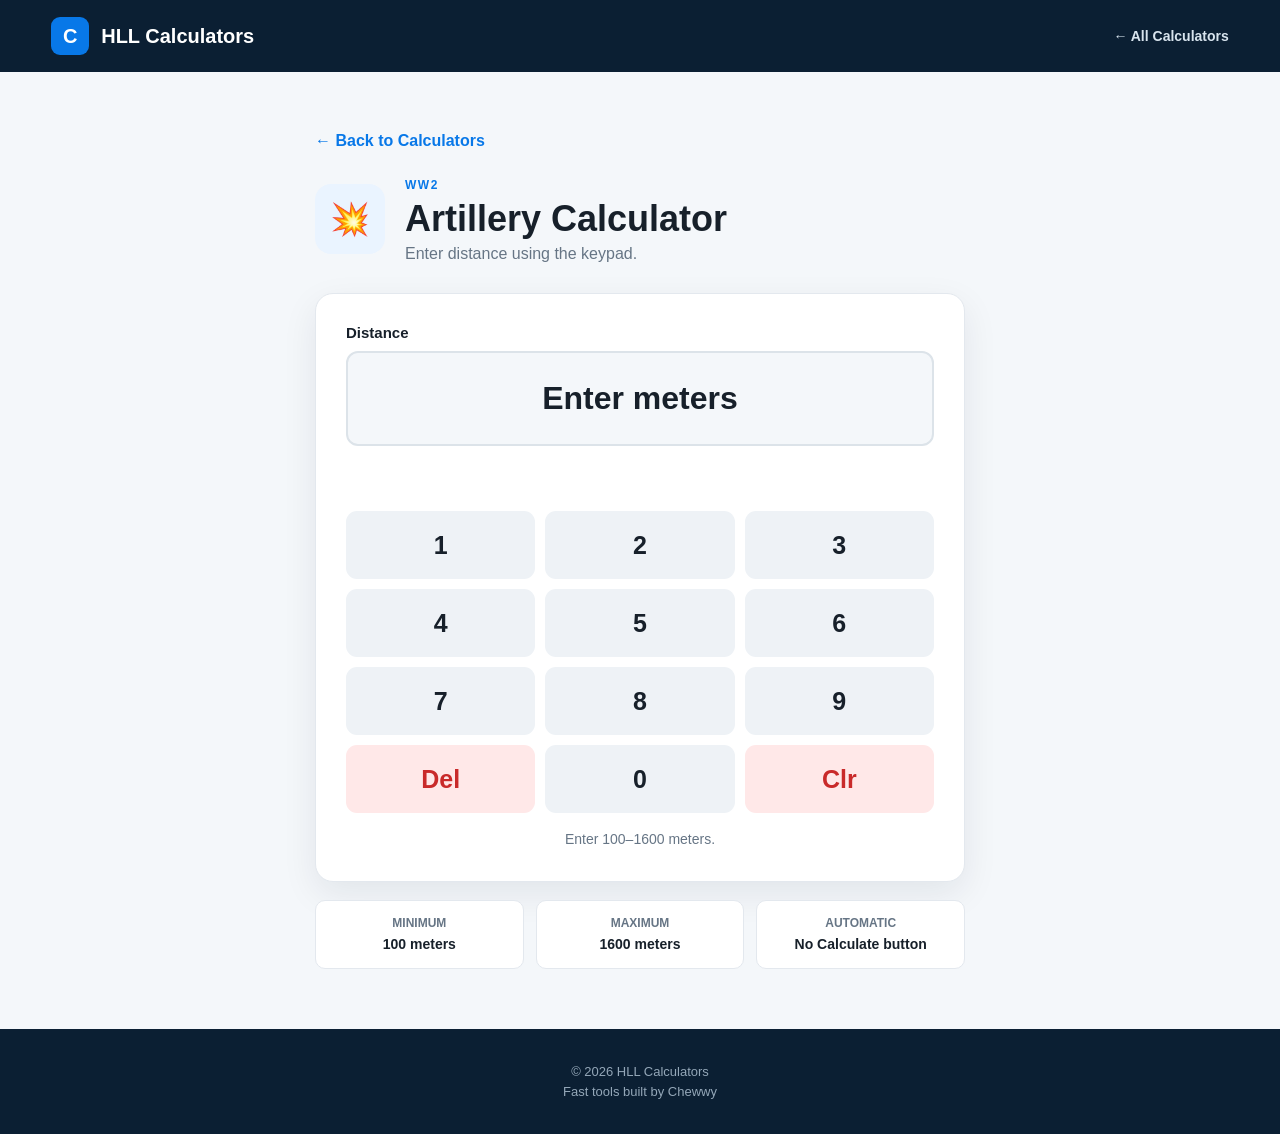
==== calculators/ArtilleryCalculatorKP1.html @ ca7bbf62 "Rename ArtilleryCalculatorKP1 to ArtilleryCalculatorKP1.html" ====
<!DOCTYPE html>
<html lang="en">

<head>

    <meta charset="UTF-8">

    <meta
        name="viewport"
        content="width=device-width, initial-scale=1.0"
    >

    <title>Artillery Calculator | HLL Calculators</title>

    <link
        rel="stylesheet"
        href="../css/style.css"
    >


    <style>

        /* =========================
           MAIN DISPLAY
        ========================= */

        .artillery-display {

            background: #f4f7fa;

            border: 2px solid #dce3e9;

            border-radius: 12px;

            padding: 20px;

            min-height: 95px;

            display: flex;

            align-items: center;

            justify-content: center;

            text-align: center;

            font-size: 32px;

            font-weight: 800;

            color: #17202a;

            margin-bottom: 12px;

        }


        .artillery-display .result-number {

            color: #0878e8;

        }


        /* =========================
           CALCULATION HISTORY
        ========================= */

        .calculation-history {

            min-height: 35px;

            margin-bottom: 18px;

            text-align: center;

            color: #667585;

            font-size: 18px;

            font-weight: bold;

        }


        .calculation-history.active {

            color: #17202a;

        }


        /* =========================
           KEYPAD
        ========================= */

        .keypad {

            display: grid;

            grid-template-columns:
                repeat(3, 1fr);

            gap: 10px;

        }


        .key {

            min-height: 68px;

            border: none;

            border-radius: 11px;

            background: #eef2f6;

            color: #17202a;

            font-size: 25px;

            font-weight: bold;

            cursor: pointer;

            transition: 0.12s;

        }


        .key:hover {

            background: #dce5ed;

        }


        .key:active {

            transform: scale(0.95);

        }


        /* =========================
           DELETE / CLEAR
        ========================= */

        .delete-key {

            background: #ffe8e8;

            color: #c92a2a;

        }


        .delete-key:hover {

            background: #ffd5d5;

        }


        /* =========================
           STATUS
        ========================= */

        .artillery-status {

            margin-top: 18px;

            text-align: center;

            color: #667585;

            font-size: 14px;

            min-height: 20px;

        }


        .artillery-status.error {

            color: #c92a2a;

            font-weight: bold;

        }


        /* =========================
           MOBILE
        ========================= */

        @media (max-width: 600px) {

            .key {

                min-height: 64px;

            }


            .artillery-display {

                font-size: 28px;

            }

        }

    </style>

</head>


<body>


<!-- =========================
     HEADER
========================= -->

<header class="site-header">

    <div class="header-inner">


        <a
            href="../index.html"
            class="logo"
        >

            <span class="logo-icon">
                C
            </span>

            <span>
                HLL Calculators
            </span>

        </a>


        <a
            href="../index.html"
            class="back-link"
        >
            ← All Calculators
        </a>


    </div>

</header>



<!-- =========================
     MAIN
========================= -->

<main class="calculator-page">


    <div class="calculator-container">


        <a
            href="../index.html"
            class="mobile-back"
        >
            ← Back to Calculators
        </a>



        <!-- CALCULATOR TITLE -->

        <div class="calculator-header">


            <div class="large-calculator-icon">
                💥
            </div>


            <div>

                <span class="section-label">
                    WW2
                </span>


                <h1>
                    Artillery Calculator
                </h1>


                <p>
                    Enter distance using the keypad.
                </p>

            </div>


        </div>



        <!-- =========================
             CALCULATOR BOX
        ========================= -->

        <div class="calculator-box">


            <label>
                Distance
            </label>



            <!-- MAIN DISPLAY -->

            <div
                id="display"
                class="artillery-display"
            >
                Enter meters
            </div>



            <!-- HISTORY -->

            <div
                id="calculationHistory"
                class="calculation-history"
            >
            </div>



            <!-- =========================
                 KEYPAD
            ========================= -->

            <div class="keypad">


                <button
                    class="key"
                    onclick="pressKey('1')"
                >
                    1
                </button>


                <button
                    class="key"
                    onclick="pressKey('2')"
                >
                    2
                </button>


                <button
                    class="key"
                    onclick="pressKey('3')"
                >
                    3
                </button>



                <button
                    class="key"
                    onclick="pressKey('4')"
                >
                    4
                </button>


                <button
                    class="key"
                    onclick="pressKey('5')"
                >
                    5
                </button>


                <button
                    class="key"
                    onclick="pressKey('6')"
                >
                    6
                </button>



                <button
                    class="key"
                    onclick="pressKey('7')"
                >
                    7
                </button>


                <button
                    class="key"
                    onclick="pressKey('8')"
                >
                    8
                </button>


                <button
                    class="key"
                    onclick="pressKey('9')"
                >
                    9
                </button>



                <button
                    class="key delete-key"
                    onclick="deleteKey()"
                >
                    Del
                </button>


                <button
                    class="key"
                    onclick="pressKey('0')"
                >
                    0
                </button>


                <button
                    class="key delete-key"
                    onclick="clearAll()"
                >
                    Clr
                </button>


            </div>



            <!-- STATUS -->

            <div
                id="status"
                class="artillery-status"
            >
                Enter 100–1600 meters.
            </div>


        </div>



        <!-- =========================
             INFORMATION
        ========================= -->

        <div class="calculator-info">


            <div class="info-item">

                <strong>
                    Minimum
                </strong>

                <span>
                    100 meters
                </span>

            </div>



            <div class="info-item">

                <strong>
                    Maximum
                </strong>

                <span>
                    1600 meters
                </span>

            </div>



            <div class="info-item">

                <strong>
                    Automatic
                </strong>

                <span>
                    No Calculate button
                </span>

            </div>


        </div>


    </div>

</main>



<!-- =========================
     FOOTER
========================= -->

<footer class="site-footer">

    <p>
        © 2026 HLL Calculators
    </p>

    <p>
        Fast tools built by Chewwy
    </p>

</footer>



<script>

    /*
     * ========================================
     * ARTILLERY CALCULATOR
     * ========================================
     *
     * Formula:
     *
     * truncate(
     *     978
     *     - (X - 100) × 0.237142857
     *     + 0.4
     * )
     *
     * Valid distance:
     *
     * 100m - 1600m
     *
     * truncate() removes the decimal portion.
     *
     * Example:
     *
     * 123m =
     * truncate(978 - 23 × 0.237142857 + 0.4)
     * = 972°
     *
     */


    let value = "";

    let finishedResult = false;

    let resultTimer = null;



    const display =
        document.getElementById(
            "display"
        );


    const status =
        document.getElementById(
            "status"
        );


    const calculationHistory =
        document.getElementById(
            "calculationHistory"
        );



    /* ========================================
       NUMBER BUTTON
    ======================================== */

    function pressKey(number) {


        /*
         * If the previous calculation
         * has finished, start fresh.
         *
         * The old calculation remains
         * visible in the history.
         */

        if (finishedResult) {

            value = "";

            finishedResult = false;


            if (resultTimer) {

                clearTimeout(
                    resultTimer
                );

                resultTimer = null;

            }

        }



        /*
         * Maximum 4 digits.
         *
         * Maximum distance is 1600.
         */

        if (value.length >= 4) {

            return;

        }



        /*
         * Prevent leading zeroes.
         */

        if (value === "0") {

            value = number;

        }

        else {

            value += number;

        }



        updateCalculator();

    }



    /* ========================================
       DELETE ONE DIGIT
    ======================================== */

    function deleteKey() {


        /*
         * If we're showing the finished
         * result, Delete starts fresh.
         */

        if (finishedResult) {

            value = "";

            finishedResult = false;


            if (resultTimer) {

                clearTimeout(
                    resultTimer
                );

                resultTimer = null;

            }


            updateCalculator();

            return;

        }



        /*
         * Remove the last digit.
         */

        value =
            value.slice(
                0,
                -1
            );


        updateCalculator();

    }



    /* ========================================
       CLEAR
    ======================================== */

    function clearAll() {


        value = "";

        finishedResult = false;


        if (resultTimer) {

            clearTimeout(
                resultTimer
            );

            resultTimer = null;

        }



        /*
         * Clear the history too.
         */

        calculationHistory.textContent =
            "";

        calculationHistory.className =
            "calculation-history";



        updateCalculator();

    }



    /* ========================================
       MAIN CALCULATOR
    ======================================== */

    function updateCalculator() {


        /*
         * Nothing entered.
         */

        if (value === "") {


            display.textContent =
                "Enter meters";


            status.textContent =
                "Enter 100–1600 meters.";


            status.className =
                "artillery-status";


            return;

        }



        /*
         * Convert input to number.
         */

        const meters =
            parseInt(
                value,
                10
            );



        /* ====================================
           BELOW 100
        ==================================== */

        if (meters < 100) {


            display.textContent =
                meters + "m";


            status.textContent =
                "Enter at least 100 meters.";


            status.className =
                "artillery-status";


            return;

        }



        /* ====================================
           ABOVE 1600
        ==================================== */

        if (meters > 1600) {


            display.textContent =
                meters + "m";


            status.textContent =
                "Too Far — 1600m Max";


            status.className =
                "artillery-status error";


            return;

        }



        /* ====================================
           CALCULATE
        ==================================== */

        const rawResult =
            978 -
            (meters - 100) *
            0.237142857 +
            0.4;



        /*
         * Truncate the decimal portion.
         */

        const angle =
            Math.trunc(
                rawResult
            );



        /*
         * Create the complete text.
         *
         * Example:
         *
         * 123m = 972°
         */

        const calculationText =
            meters +
            "m = " +
            angle +
            "°";



        /* ====================================
           SHOW CURRENT CALCULATION
        ==================================== */

        display.innerHTML =
            meters +
            "m = " +
            '<span class="result-number">' +
            angle +
            "°</span>";


        status.textContent =
            "Calculation complete.";


        status.className =
            "artillery-status";



        /*
         * Remove any previous timer.
         */

        if (resultTimer) {

            clearTimeout(
                resultTimer
            );

        }



        /* ====================================
           FOUR SECOND TIMER
        ==================================== */

        resultTimer =
            setTimeout(
                function() {


                    /*
                     * Change the big display
                     * to ONLY the angle.
                     */

                    display.innerHTML =
                        '<span class="result-number">' +
                        angle +
                        "°</span>";



                    /*
                     * Replace the history
                     * with the completed calculation.
                     */

                    calculationHistory.textContent =
                        calculationText;


                    calculationHistory.className =
                        "calculation-history active";



                    /*
                     * Ready for another
                     * calculation.
                     */

                    status.textContent =
                        "Ready for next distance.";


                    status.className =
                        "artillery-status";



                    finishedResult =
                        true;


                    resultTimer =
                        null;


                },
                4000
            );

    }

</script>


</body>

</html>
---- css/style.css ----
* {
    box-sizing: border-box;
}


:root {
    --navy: #0b1f33;
    --navy-light: #12324d;
    --blue: #0878e8;
    --blue-dark: #0564c5;
    --blue-light: #eaf4ff;
    --text: #17202a;
    --muted: #667585;
    --border: #e3e8ee;
    --background: #f4f7fa;
    --white: #ffffff;
    --green: #16834b;
    --red: #c92a2a;
}


body {
    margin: 0;
    min-height: 100vh;

    font-family:
        Arial,
        Helvetica,
        sans-serif;

    color: var(--text);
    background: var(--background);
}


/* HEADER */

.site-header {
    background: var(--navy);
    color: white;
}


.header-inner {
    width: 92%;
    max-width: 1200px;
    margin: auto;

    min-height: 72px;

    display: flex;
    align-items: center;
    justify-content: space-between;
}


.logo {
    display: flex;
    align-items: center;
    gap: 12px;

    color: white;
    text-decoration: none;

    font-size: 20px;
    font-weight: 800;
}


.logo-icon {
    width: 38px;
    height: 38px;

    display: flex;
    align-items: center;
    justify-content: center;

    background: var(--blue);
    border-radius: 9px;

    font-size: 20px;
}


.header-tagline {
    color: #aebdca;
    font-size: 14px;
}


.back-link {
    color: #d8e4ee;
    text-decoration: none;
    font-weight: bold;
    font-size: 14px;
}


.back-link:hover {
    color: white;
}


/* HERO */

.hero {
    background:
        linear-gradient(
            135deg,
            #0b1f33 0%,
            #123b5b 100%
        );

    color: white;

    padding: 70px 20px 80px;
}


.hero-content {
    width: 92%;
    max-width: 1000px;
    margin: auto;
}


.eyebrow,
.section-label {
    color: var(--blue);
    font-size: 12px;
    font-weight: 800;
    letter-spacing: 1.5px;
}


.hero .eyebrow {
    color: #6eb8ff;
}


.hero h1 {
    margin: 15px 0;

    font-size: clamp(40px, 7vw, 68px);
    line-height: 1.02;
    letter-spacing: -2px;
}


.hero p {
    max-width: 600px;

    color: #c6d4df;

    font-size: 18px;
    line-height: 1.6;
}


.search-box {
    margin-top: 30px;

    max-width: 600px;

    display: flex;
    align-items: center;
    gap: 12px;

    background: white;
    border-radius: 12px;

    padding: 0 18px;

    box-shadow:
        0 10px 30px rgba(0, 0, 0, 0.18);
}


.search-box span {
    font-size: 20px;
}


.search-box input {
    width: 100%;

    border: none;
    outline: none;

    padding: 17px 0;

    font-size: 16px;
}


/* CALCULATOR SECTION */

.calculator-section {
    width: 92%;
    max-width: 1200px;

    margin: 0 auto;

    padding: 55px 0 80px;
}


.section-heading {
    display: flex;
    align-items: end;
    justify-content: space-between;

    margin-bottom: 25px;
}


.section-heading h2 {
    margin: 7px 0 0;

    font-size: 32px;
}


.calculator-count {
    color: var(--muted);
    font-size: 14px;
}


/* CATEGORY BUTTONS */

.category-buttons {
    display: flex;
    flex-wrap: wrap;
    gap: 10px;

    margin-bottom: 30px;
}


.category-btn {
    border: 1px solid var(--border);
    background: white;

    color: var(--muted);

    padding: 10px 17px;

    border-radius: 30px;

    cursor: pointer;

    font-weight: bold;
}


.category-btn:hover {
    border-color: var(--blue);
    color: var(--blue);
}


.category-btn.active {
    background: var(--navy);
    color: white;
    border-color: var(--navy);
}


/* CARDS */

.calculator-grid {
    display: grid;

    grid-template-columns:
        repeat(3, minmax(0, 1fr));

    gap: 20px;
}


.calculator-card {
    min-height: 270px;

    display: flex;
    flex-direction: column;

    padding: 25px;

    background: white;

    border: 1px solid var(--border);
    border-radius: 16px;

    text-decoration: none;
    color: var(--text);

    transition:
        transform 0.2s ease,
        box-shadow 0.2s ease,
        border-color 0.2s ease;
}


.calculator-card:not(.coming-soon):hover {
    transform: translateY(-5px);

    border-color: #b7d8f7;

    box-shadow:
        0 15px 35px rgba(11, 31, 51, 0.12);
}


.card-icon {
    width: 55px;
    height: 55px;

    display: flex;
    align-items: center;
    justify-content: center;

    border-radius: 13px;

    font-size: 26px;

    margin-bottom: 20px;
}


.card-icon.blue {
    background: var(--blue-light);
}


.card-icon.gray {
    background: #f0f2f4;
    filter: grayscale(1);
}


.card-content {
    display: flex;
    flex-direction: column;

    flex: 1;
}


.card-category {
    color: var(--blue);

    font-size: 11px;
    font-weight: 800;
    letter-spacing: 1px;
}


.card-content h3 {
    margin: 8px 0;

    font-size: 22px;
}


.card-content p {
    margin: 0;

    color: var(--muted);

    line-height: 1.5;
}


.open-calculator {
    margin-top: auto;
    padding-top: 20px;

    color: var(--blue);

    font-weight: bold;
}


.open-calculator span {
    margin-left: 5px;

    transition:
        margin-left 0.2s ease;
}


.calculator-card:hover
.open-calculator span {
    margin-left: 10px;
}


.coming-soon {
    cursor: default;
}


.coming-soon-label {
    margin-top: auto;
    padding-top: 20px;

    color: #8a959f;

    font-size: 13px;
    font-weight: bold;
}


.no-results {
    display: none;

    text-align: center;

    padding: 50px;

    color: var(--muted);
}


/* CALCULATOR PAGE */

.calculator-page {
    min-height: calc(100vh - 72px);

    display: flex;
    justify-content: center;

    padding: 60px 20px;
}


.calculator-container {
    width: 100%;
    max-width: 650px;
}


.mobile-back {
    display: inline-block;

    margin-bottom: 25px;

    color: var(--blue);
    text-decoration: none;

    font-weight: bold;
}


.calculator-header {
    display: flex;
    align-items: center;
    gap: 20px;

    margin-bottom: 30px;
}


.large-calculator-icon {
    width: 70px;
    height: 70px;

    flex-shrink: 0;

    display: flex;
    align-items: center;
    justify-content: center;

    background: var(--blue-light);

    border-radius: 16px;

    font-size: 32px;
}


.calculator-header h1 {
    margin: 5px 0;

    font-size: 36px;
}


.calculator-header p {
    margin: 0;

    color: var(--muted);
}


/* CALCULATOR BOX */

.calculator-box {
    background: white;

    border: 1px solid var(--border);
    border-radius: 18px;

    padding: 30px;

    box-shadow:
        0 12px 35px rgba(11, 31, 51, 0.08);
}


.calculator-box label {
    display: block;

    margin-bottom: 10px;

    font-size: 15px;
    font-weight: bold;
}


.input-wrapper {
    position: relative;
}


.input-wrapper input {
    width: 100%;

    padding: 17px 80px 17px 16px;

    border: 2px solid #dce3e9;
    border-radius: 10px;

    outline: none;

    font-size: 20px;

    transition:
        border-color 0.2s ease;
}


.input-wrapper input:focus {
    border-color: var(--blue);
}


.input-wrapper span {
    position: absolute;

    right: 17px;
    top: 50%;

    transform: translateY(-50%);

    color: var(--muted);

    font-weight: bold;
}


#calculateButton {
    width: 100%;

    margin-top: 18px;

    padding: 17px;

    border: none;
    border-radius: 10px;

    background: var(--blue);
    color: white;

    font-size: 17px;
    font-weight: bold;

    cursor: pointer;

    transition:
        background 0.2s ease,
        transform 0.1s ease;
}


#calculateButton:hover {
    background: var(--blue-dark);
}


#calculateButton:active {
    transform: scale(0.99);
}


/* RESULT */

.result {
    margin-top: 25px;

    padding: 25px;

    text-align: center;

    background: var(--blue-light);

    border-radius: 14px;
}


.result-label {
    color: var(--muted);

    font-size: 12px;
    font-weight: 800;
    letter-spacing: 1.2px;
}


#angle {
    margin-top: 5px;

    color: var(--blue);

    font-size: 60px;
    font-weight: 800;
}


.result-message {
    color: var(--muted);

    font-size: 14px;
}


.result-message.success {
    color: var(--green);
}


.result-message.error {
    color: var(--red);
}


/* INFO */

.calculator-info {
    display: grid;

    grid-template-columns:
        repeat(3, 1fr);

    gap: 12px;

    margin-top: 18px;
}


.info-item {
    padding: 15px;

    background: white;

    border: 1px solid var(--border);
    border-radius: 10px;

    text-align: center;
}


.info-item strong {
    display: block;

    margin-bottom: 5px;

    font-size: 12px;
    text-transform: uppercase;

    color: var(--muted);
}


.info-item span {
    font-weight: bold;
    font-size: 14px;
}


/* FOOTER */

.site-footer {
    padding: 30px 20px;

    background: var(--navy);

    color: #94a7b8;

    text-align: center;

    font-size: 13px;
}


.site-footer p {
    margin: 5px;
}


/* MOBILE */

@media (max-width: 850px) {

    .calculator-grid {
        grid-template-columns:
            repeat(2, minmax(0, 1fr));
    }

}


@media (max-width: 600px) {

    .header-inner {
        min-height: 64px;
    }


    .header-tagline {
        display: none;
    }


    .hero {
        padding: 50px 20px 60px;
    }


    .hero h1 {
        font-size: 44px;
    }


    .calculator-section {
        padding-top: 40px;
    }


    .section-heading {
        align-items: flex-start;
        flex-direction: column;
        gap: 10px;
    }


    .section-heading h2 {
        font-size: 28px;
    }


    .calculator-grid {
        grid-template-columns: 1fr;
    }


    .calculator-card {
        min-height: 230px;
    }


    .calculator-page {
        padding: 35px 15px;
    }


    .calculator-header {
        align-items: flex-start;
    }


    .calculator-header h1 {
        font-size: 30px;
    }


    .large-calculator-icon {
        width: 58px;
        height: 58px;

        font-size: 26px;
    }


    .calculator-box {
        padding: 20px;
    }


    .calculator-info {
        grid-template-columns: 1fr;
    }

}
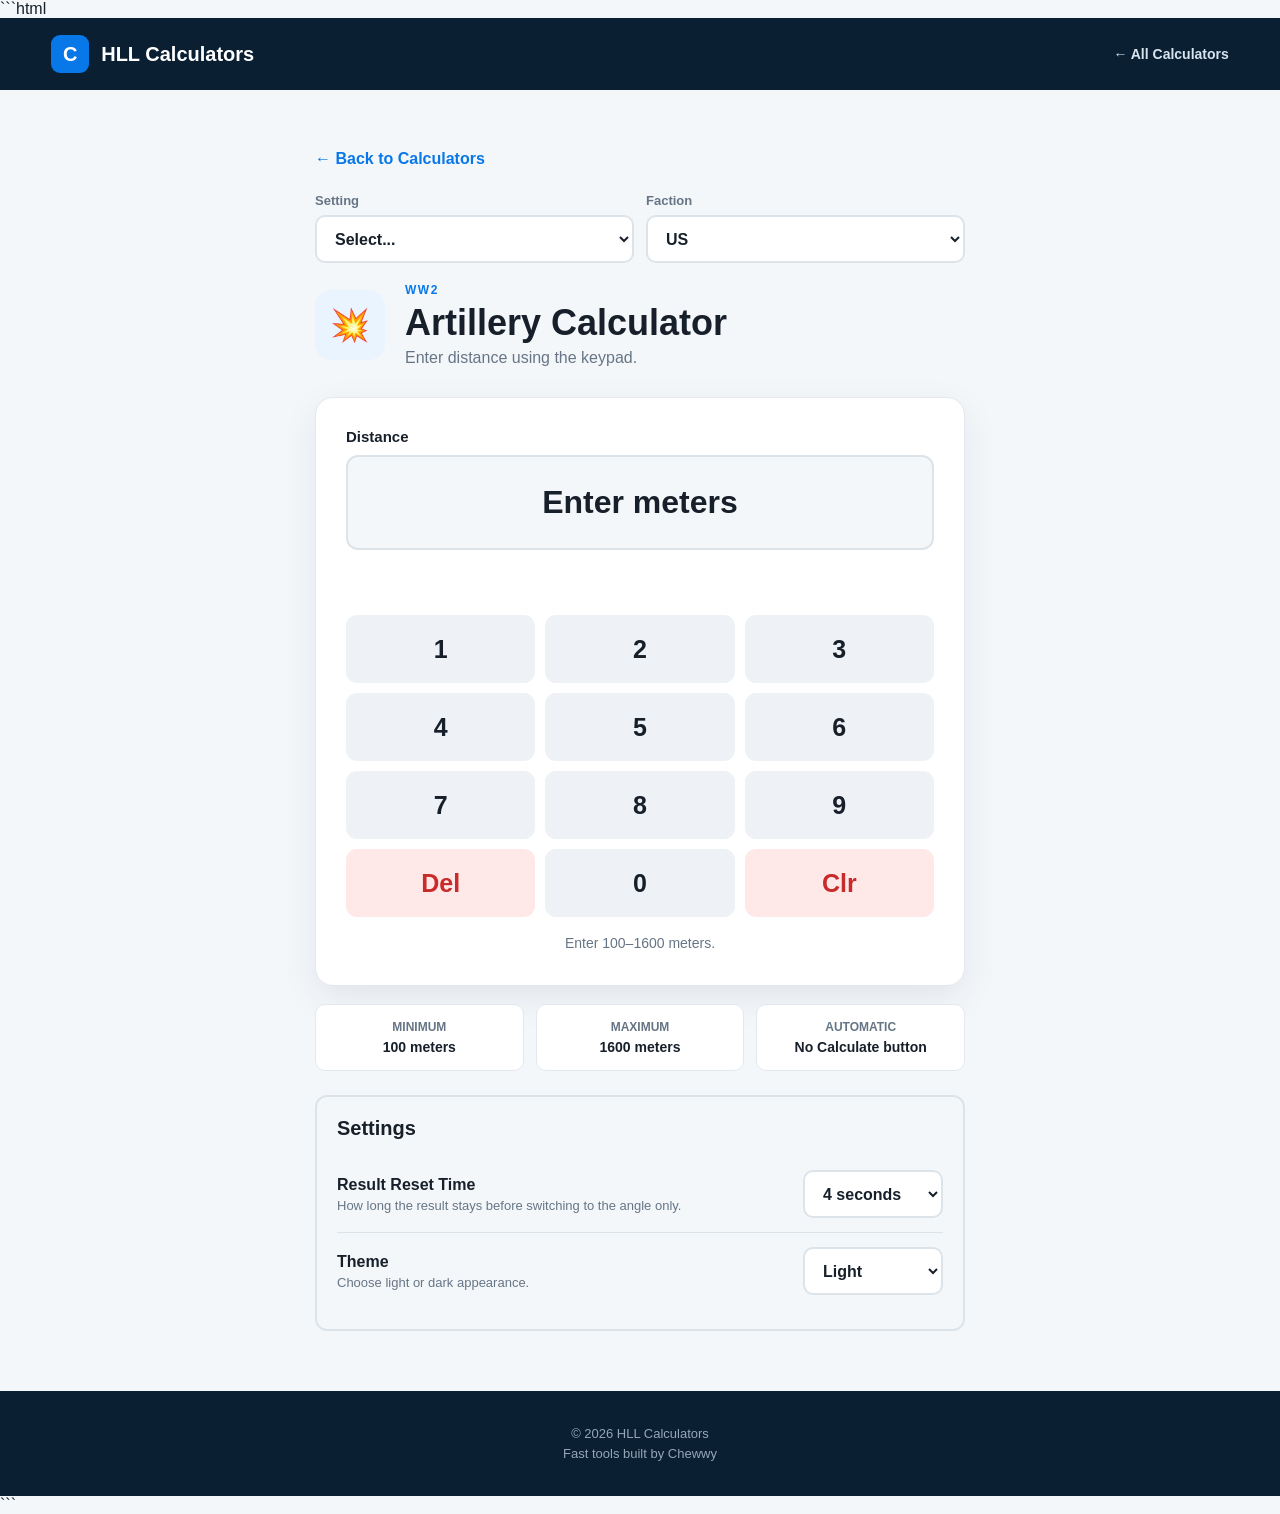
==== commit 8bd0c844: "Update ArtilleryCalculatorKP1.html" ====
--- a/calculators/ArtilleryCalculatorKP1.html
+++ b/calculators/ArtilleryCalculatorKP1.html
@@ -1,3 +1,4 @@
+```html
 <!DOCTYPE html>
 <html lang="en">
 
@@ -17,8 +18,80 @@
         href="../css/style.css"
     >
 
-
     <style>
+
+        /* =========================
+           TOP SETTINGS
+        ========================= */
+
+        .top-settings {
+
+            display: grid;
+
+            grid-template-columns: 1fr 1fr;
+
+            gap: 12px;
+
+            margin-bottom: 20px;
+
+        }
+
+
+        .setting-group {
+
+            display: flex;
+
+            flex-direction: column;
+
+            gap: 7px;
+
+        }
+
+
+        .setting-group label {
+
+            font-size: 13px;
+
+            font-weight: 700;
+
+            color: #667585;
+
+        }
+
+
+        .setting-select {
+
+            width: 100%;
+
+            min-height: 48px;
+
+            padding: 0 14px;
+
+            border: 2px solid #dce3e9;
+
+            border-radius: 10px;
+
+            background: #fff;
+
+            color: #17202a;
+
+            font-size: 16px;
+
+            font-weight: 600;
+
+            cursor: pointer;
+
+        }
+
+
+        .setting-select:focus {
+
+            outline: none;
+
+            border-color: #0878e8;
+
+        }
+
 
         /* =========================
            MAIN DISPLAY
@@ -126,6 +199,8 @@
 
             transition: 0.12s;
 
+            touch-action: manipulation;
+
         }
 
 
@@ -192,11 +267,247 @@
 
 
         /* =========================
+           SETTINGS SECTION
+        ========================= */
+
+        .calculator-settings {
+
+            margin-top: 24px;
+
+            padding: 20px;
+
+            background: #f4f7fa;
+
+            border: 2px solid #dce3e9;
+
+            border-radius: 12px;
+
+        }
+
+
+        .calculator-settings h2 {
+
+            margin: 0 0 16px;
+
+            font-size: 20px;
+
+            color: #17202a;
+
+        }
+
+
+        .bottom-setting {
+
+            display: flex;
+
+            align-items: center;
+
+            justify-content: space-between;
+
+            gap: 20px;
+
+            padding: 14px 0;
+
+            border-top: 1px solid #dce3e9;
+
+        }
+
+
+        .bottom-setting:first-of-type {
+
+            border-top: none;
+
+        }
+
+
+        .bottom-setting-info {
+
+            display: flex;
+
+            flex-direction: column;
+
+            gap: 4px;
+
+        }
+
+
+        .bottom-setting-title {
+
+            font-weight: 700;
+
+            color: #17202a;
+
+        }
+
+
+        .bottom-setting-description {
+
+            color: #667585;
+
+            font-size: 13px;
+
+        }
+
+
+        .bottom-setting .setting-select {
+
+            width: 140px;
+
+            flex-shrink: 0;
+
+        }
+
+
+        /* =========================
+           DARK MODE
+        ========================= */
+
+        body.dark-mode {
+
+            background: #111820;
+
+            color: #e8edf2;
+
+        }
+
+
+        body.dark-mode .site-header {
+
+            background: #18212b;
+
+            border-color: #2a3744;
+
+        }
+
+
+        body.dark-mode .calculator-container {
+
+            color: #e8edf2;
+
+        }
+
+
+        body.dark-mode .calculator-box {
+
+            background: #18212b;
+
+            border-color: #2a3744;
+
+        }
+
+
+        body.dark-mode .artillery-display {
+
+            background: #111820;
+
+            border-color: #2a3744;
+
+            color: #e8edf2;
+
+        }
+
+
+        body.dark-mode .calculation-history.active {
+
+            color: #e8edf2;
+
+        }
+
+
+        body.dark-mode .key {
+
+            background: #26323e;
+
+            color: #e8edf2;
+
+        }
+
+
+        body.dark-mode .key:hover {
+
+            background: #334252;
+
+        }
+
+
+        body.dark-mode .delete-key {
+
+            background: #40272a;
+
+            color: #ff7777;
+
+        }
+
+
+        body.dark-mode .delete-key:hover {
+
+            background: #513033;
+
+        }
+
+
+        body.dark-mode .setting-select {
+
+            background: #111820;
+
+            border-color: #2a3744;
+
+            color: #e8edf2;
+
+        }
+
+
+        body.dark-mode .calculator-settings {
+
+            background: #18212b;
+
+            border-color: #2a3744;
+
+        }
+
+
+        body.dark-mode .calculator-settings h2,
+
+        body.dark-mode .bottom-setting-title {
+
+            color: #e8edf2;
+
+        }
+
+
+        body.dark-mode .bottom-setting {
+
+            border-color: #2a3744;
+
+        }
+
+
+        body.dark-mode .artillery-status,
+
+        body.dark-mode .calculation-history,
+
+        body.dark-mode .bottom-setting-description,
+
+        body.dark-mode .setting-group label {
+
+            color: #9aa9b7;
+
+        }
+
+
+        /* =========================
            MOBILE
         ========================= */
 
         @media (max-width: 600px) {
 
+            .top-settings {
+
+                grid-template-columns: 1fr;
+
+            }
+
+
             .key {
 
                 min-height: 64px;
@@ -207,6 +518,24 @@
             .artillery-display {
 
                 font-size: 28px;
+
+            }
+
+
+            .bottom-setting {
+
+                align-items: flex-start;
+
+                flex-direction: column;
+
+                gap: 10px;
+
+            }
+
+
+            .bottom-setting .setting-select {
+
+                width: 100%;
 
             }
 
@@ -278,7 +607,72 @@
 
 
 
-        <!-- CALCULATOR TITLE -->
+        <!-- =========================
+             TOP SETTINGS
+        ========================= -->
+
+        <div class="top-settings">
+
+
+            <!-- FIRST DROPDOWN
+                 EMPTY FOR NOW -->
+
+            <div class="setting-group">
+
+                <label for="settingOne">
+                    Setting
+                </label>
+
+
+                <select
+                    id="settingOne"
+                    class="setting-select"
+                >
+
+                    <option value="">
+                        Select...
+                    </option>
+
+                </select>
+
+            </div>
+
+
+
+            <!-- FACTION -->
+
+            <div class="setting-group">
+
+                <label for="factionSelect">
+                    Faction
+                </label>
+
+
+                <select
+                    id="factionSelect"
+                    class="setting-select"
+                >
+
+                    <option value="US">
+                        US
+                    </option>
+
+                    <option value="Russian">
+                        Russian
+                    </option>
+
+                </select>
+
+            </div>
+
+
+        </div>
+
+
+
+        <!-- =========================
+             CALCULATOR TITLE
+        ========================= -->
 
         <div class="calculator-header">
 
@@ -520,6 +914,117 @@
         </div>
 
 
+
+        <!-- =========================
+             SETTINGS
+        ========================= -->
+
+        <div class="calculator-settings">
+
+
+            <h2>
+                Settings
+            </h2>
+
+
+
+            <!-- RESET TIME -->
+
+            <div class="bottom-setting">
+
+
+                <div class="bottom-setting-info">
+
+                    <span class="bottom-setting-title">
+                        Result Reset Time
+                    </span>
+
+
+                    <span class="bottom-setting-description">
+                        How long the result stays before switching to the angle only.
+                    </span>
+
+                </div>
+
+
+                <select
+                    id="resetTime"
+                    class="setting-select"
+                >
+
+                    <option value="1000">
+                        1 second
+                    </option>
+
+
+                    <option value="2000">
+                        2 seconds
+                    </option>
+
+
+                    <option value="3000">
+                        3 seconds
+                    </option>
+
+
+                    <option value="4000">
+                        4 seconds
+                    </option>
+
+
+                    <option value="off">
+                        Off
+                    </option>
+
+                </select>
+
+
+            </div>
+
+
+
+            <!-- THEME -->
+
+            <div class="bottom-setting">
+
+
+                <div class="bottom-setting-info">
+
+                    <span class="bottom-setting-title">
+                        Theme
+                    </span>
+
+
+                    <span class="bottom-setting-description">
+                        Choose light or dark appearance.
+                    </span>
+
+                </div>
+
+
+                <select
+                    id="themeSelect"
+                    class="setting-select"
+                >
+
+                    <option value="light">
+                        Light
+                    </option>
+
+
+                    <option value="dark">
+                        Dark
+                    </option>
+
+                </select>
+
+
+            </div>
+
+
+        </div>
+
+
     </div>
 
 </main>
@@ -532,54 +1037,87 @@
 
 <footer class="site-footer">
 
+
     <p>
         © 2026 HLL Calculators
     </p>
 
+
     <p>
         Fast tools built by Chewwy
     </p>
 
+
 </footer>
 
 
 
 <script>
 
+
     /*
      * ========================================
-     * ARTILLERY CALCULATOR
-     * ========================================
-     *
-     * Formula:
-     *
-     * truncate(
-     *     978
-     *     - (X - 100) × 0.237142857
-     *     + 0.4
-     * )
-     *
-     * Valid distance:
-     *
-     * 100m - 1600m
-     *
-     * truncate() removes the decimal portion.
-     *
-     * Example:
-     *
-     * 123m =
-     * truncate(978 - 23 × 0.237142857 + 0.4)
-     * = 972°
-     *
+     * SETTINGS
+     * ========================================
      */
 
 
+    let resetTime =
+        localStorage.getItem(
+            "hll-reset-time"
+        ) || "4000";
+
+
+    let theme =
+        localStorage.getItem(
+            "hll-theme"
+        ) || "light";
+
+
+
+    const resetTimeSelect =
+        document.getElementById(
+            "resetTime"
+        );
+
+
+    const themeSelect =
+        document.getElementById(
+            "themeSelect"
+        );
+
+
+    const factionSelect =
+        document.getElementById(
+            "factionSelect"
+        );
+
+
+
+    /*
+     * ========================================
+     * CALCULATOR VARIABLES
+     * ========================================
+     */
+
+
     let value = "";
 
     let finishedResult = false;
 
     let resultTimer = null;
 
+    let currentAngle = null;
+
+    let currentCalculationText = "";
+
+
+
+    /*
+     * ========================================
+     * ELEMENTS
+     * ========================================
+     */
 
 
     const display =
@@ -601,26 +1139,146 @@
 
 
 
-    /* ========================================
-       NUMBER BUTTON
-    ======================================== */
+    /*
+     * ========================================
+     * LOAD SAVED SETTINGS
+     * ========================================
+     */
+
+
+    resetTimeSelect.value =
+        resetTime;
+
+
+    themeSelect.value =
+        theme;
+
+
+    applyTheme();
+
+
+
+    /*
+     * ========================================
+     * RESET TIME SETTING
+     * ========================================
+     */
+
+
+    resetTimeSelect.addEventListener(
+        "change",
+        function() {
+
+
+            resetTime =
+                this.value;
+
+
+            localStorage.setItem(
+                "hll-reset-time",
+                resetTime
+            );
+
+
+            /*
+             * If a result is currently
+             * being displayed, restart
+             * the timer using the new
+             * setting.
+             */
+
+            if (
+                currentAngle !== null &&
+                !finishedResult
+            ) {
+
+                restartResultTimer();
+
+            }
+
+        }
+    );
+
+
+
+    /*
+     * ========================================
+     * THEME SETTING
+     * ========================================
+     */
+
+
+    themeSelect.addEventListener(
+        "change",
+        function() {
+
+
+            theme =
+                this.value;
+
+
+            localStorage.setItem(
+                "hll-theme",
+                theme
+            );
+
+
+            applyTheme();
+
+        }
+    );
+
+
+
+    function applyTheme() {
+
+
+        if (theme === "dark") {
+
+            document.body.classList.add(
+                "dark-mode"
+            );
+
+        }
+
+        else {
+
+            document.body.classList.remove(
+                "dark-mode"
+            );
+
+        }
+
+    }
+
+
+
+    /*
+     * ========================================
+     * NUMBER BUTTON
+     * ========================================
+     */
+
 
     function pressKey(number) {
 
 
         /*
-         * If the previous calculation
-         * has finished, start fresh.
-         *
-         * The old calculation remains
-         * visible in the history.
+         * If a result has already finished,
+         * start a new calculation.
          */
 
         if (finishedResult) {
 
+
             value = "";
 
             finishedResult = false;
+
+            currentAngle = null;
+
+            currentCalculationText = "";
+
 
 
             if (resultTimer) {
@@ -633,14 +1291,20 @@
 
             }
 
+
+            calculationHistory.textContent =
+                "";
+
+
+            calculationHistory.className =
+                "calculation-history";
+
         }
 
 
 
         /*
          * Maximum 4 digits.
-         *
-         * Maximum distance is 1600.
          */
 
         if (value.length >= 4) {
@@ -675,23 +1339,32 @@
 
 
 
-    /* ========================================
-       DELETE ONE DIGIT
-    ======================================== */
+    /*
+     * ========================================
+     * DELETE ONE DIGIT
+     * ========================================
+     */
+
 
     function deleteKey() {
 
 
         /*
-         * If we're showing the finished
-         * result, Delete starts fresh.
+         * If showing a finished result,
+         * Delete starts fresh.
          */
 
         if (finishedResult) {
 
+
             value = "";
 
             finishedResult = false;
+
+            currentAngle = null;
+
+            currentCalculationText = "";
+
 
 
             if (resultTimer) {
@@ -705,6 +1378,14 @@
             }
 
 
+            calculationHistory.textContent =
+                "";
+
+
+            calculationHistory.className =
+                "calculation-history";
+
+
             updateCalculator();
 
             return;
@@ -714,7 +1395,7 @@
 
 
         /*
-         * Remove the last digit.
+         * Remove last digit.
          */
 
         value =
@@ -730,9 +1411,12 @@
 
 
 
-    /* ========================================
-       CLEAR
-    ======================================== */
+    /*
+     * ========================================
+     * CLEAR ALL
+     * ========================================
+     */
+
 
     function clearAll() {
 
@@ -740,6 +1424,11 @@
         value = "";
 
         finishedResult = false;
+
+        currentAngle = null;
+
+        currentCalculationText = "";
+
 
 
         if (resultTimer) {
@@ -754,13 +1443,10 @@
 
 
 
-        /*
-         * Clear the history too.
-         */
-
         calculationHistory.textContent =
             "";
 
+
         calculationHistory.className =
             "calculation-history";
 
@@ -772,9 +1458,12 @@
 
 
 
-    /* ========================================
-       MAIN CALCULATOR
-    ======================================== */
+    /*
+     * ========================================
+     * MAIN CALCULATOR
+     * ========================================
+     */
+
 
     function updateCalculator() {
 
@@ -816,9 +1505,11 @@
 
 
 
-        /* ====================================
-           BELOW 100
-        ==================================== */
+        /*
+         * ====================================
+         * BELOW 100
+         * ====================================
+         */
 
         if (meters < 100) {
 
@@ -841,9 +1532,11 @@
 
 
 
-        /* ====================================
-           ABOVE 1600
-        ==================================== */
+        /*
+         * ====================================
+         * ABOVE 1600
+         * ====================================
+         */
 
         if (meters > 1600) {
 
@@ -866,20 +1559,75 @@
 
 
 
-        /* ====================================
-           CALCULATE
-        ==================================== */
-
-        const rawResult =
-            978 -
-            (meters - 100) *
-            0.237142857 +
-            0.4;
-
-
-
         /*
-         * Truncate the decimal portion.
+         * ====================================
+         * CALCULATE
+         * ====================================
+         *
+         * US:
+         *
+         * truncate(
+         *     978
+         *     - (X - 100) × 0.237142857
+         *     + 0.4
+         * )
+         *
+         *
+         * Russian:
+         *
+         * truncate(
+         *     1141.3333333333
+         *     - X × 0.2133333333333
+         *     + 0.5
+         * )
+         *
+         */
+
+
+        let rawResult;
+
+
+
+        /*
+         * US FORMULA
+         */
+
+        if (
+            factionSelect.value === "US"
+        ) {
+
+
+            rawResult =
+                978 -
+                (meters - 100) *
+                0.237142857 +
+                0.4;
+
+        }
+
+
+
+        /*
+         * RUSSIAN FORMULA
+         */
+
+        else if (
+            factionSelect.value === "Russian"
+        ) {
+
+
+            rawResult =
+                1141.3333333333 -
+                meters *
+                0.2133333333333 +
+                0.5;
+
+        }
+
+
+
+        /*
+         * Truncate decimal portion.
          */
 
         const angle =
@@ -890,11 +1638,7 @@
 
 
         /*
-         * Create the complete text.
-         *
-         * Example:
-         *
-         * 123m = 972°
+         * Full calculation text.
          */
 
         const calculationText =
@@ -905,9 +1649,18 @@
 
 
 
-        /* ====================================
-           SHOW CURRENT CALCULATION
-        ==================================== */
+        currentAngle =
+            angle;
+
+
+        currentCalculationText =
+            calculationText;
+
+
+
+        /*
+         * Show calculation.
+         */
 
         display.innerHTML =
             meters +
@@ -925,9 +1678,13 @@
             "artillery-status";
 
 
+        finishedResult =
+            false;
+
+
 
         /*
-         * Remove any previous timer.
+         * Remove previous timer.
          */
 
         if (resultTimer) {
@@ -936,72 +1693,243 @@
                 resultTimer
             );
 
-        }
-
-
-
-        /* ====================================
-           FOUR SECOND TIMER
-        ==================================== */
+            resultTimer = null;
+
+        }
+
+
+
+        /*
+         * Start reset timer.
+         */
+
+        startResultTimer();
+
+    }
+
+
+
+    /*
+     * ========================================
+     * START RESULT TIMER
+     * ========================================
+     */
+
+
+    function startResultTimer() {
+
+
+        /*
+         * OFF:
+         *
+         * Never automatically change
+         * the display.
+         *
+         * Clr is required to clear it.
+         */
+
+        if (
+            resetTime === "off"
+        ) {
+
+            return;
+
+        }
+
+
+
+        const milliseconds =
+            parseInt(
+                resetTime,
+                10
+            );
+
+
 
         resultTimer =
             setTimeout(
-                function() {
+                finishResult,
+                milliseconds
+            );
+
+    }
+
+
+
+    /*
+     * ========================================
+     * RESTART RESULT TIMER
+     * ========================================
+     */
+
+
+    function restartResultTimer() {
+
+
+        if (resultTimer) {
+
+            clearTimeout(
+                resultTimer
+            );
+
+            resultTimer = null;
+
+        }
+
+
+
+        if (
+            currentAngle === null ||
+            resetTime === "off"
+        ) {
+
+            return;
+
+        }
+
+
+
+        if (!finishedResult) {
+
+            startResultTimer();
+
+        }
+
+    }
+
+
+
+    /*
+     * ========================================
+     * FINISH RESULT
+     * ========================================
+     */
+
+
+    function finishResult() {
+
+
+        if (
+            currentAngle === null
+        ) {
+
+            return;
+
+        }
+
+
+
+        /*
+         * Show only the angle.
+         */
+
+        display.innerHTML =
+            '<span class="result-number">' +
+            currentAngle +
+            "°</span>";
+
+
+
+        /*
+         * Show calculation in history.
+         */
+
+        calculationHistory.textContent =
+            currentCalculationText;
+
+
+        calculationHistory.className =
+            "calculation-history active";
+
+
+
+        status.textContent =
+            "Ready for next distance.";
+
+
+        status.className =
+            "artillery-status";
+
+
+        finishedResult =
+            true;
+
+
+        resultTimer =
+            null;
+
+    }
+
+
+
+    /*
+     * ========================================
+     * FACTION CHANGE
+     * ========================================
+     *
+     * Recalculate immediately when
+     * US / Russian is changed.
+     */
+
+    factionSelect.addEventListener(
+        "change",
+        function() {
+
+
+            if (
+                value !== ""
+            ) {
+
+
+                const meters =
+                    parseInt(
+                        value,
+                        10
+                    );
+
+
+                if (
+                    meters >= 100 &&
+                    meters <= 1600
+                ) {
 
 
                     /*
-                     * Change the big display
-                     * to ONLY the angle.
+                     * If the old result was
+                     * already finished, make
+                     * the new faction calculation
+                     * a fresh calculation.
                      */
 
-                    display.innerHTML =
-                        '<span class="result-number">' +
-                        angle +
-                        "°</span>";
-
-
-
-                    /*
-                     * Replace the history
-                     * with the completed calculation.
-                     */
+                    finishedResult =
+                        false;
+
+
+                    currentAngle =
+                        null;
+
+
+                    currentCalculationText =
+                        "";
+
 
                     calculationHistory.textContent =
-                        calculationText;
+                        "";
 
 
                     calculationHistory.className =
-                        "calculation-history active";
-
-
-
-                    /*
-                     * Ready for another
-                     * calculation.
-                     */
-
-                    status.textContent =
-                        "Ready for next distance.";
-
-
-                    status.className =
-                        "artillery-status";
-
-
-
-                    finishedResult =
-                        true;
-
-
-                    resultTimer =
-                        null;
-
-
-                },
-                4000
-            );
-
-    }
+                        "calculation-history";
+
+
+                    updateCalculator();
+
+                }
+
+            }
+
+        }
+    );
+
 
 </script>
 
@@ -1009,3 +1937,4 @@
 </body>
 
 </html>
+```
--- a/css/style.css
+++ b/css/style.css
@@ -1,5 +1,6 @@
 * {
     box-sizing: border-box;
+    touch-action: manipulation;
 }
 
 
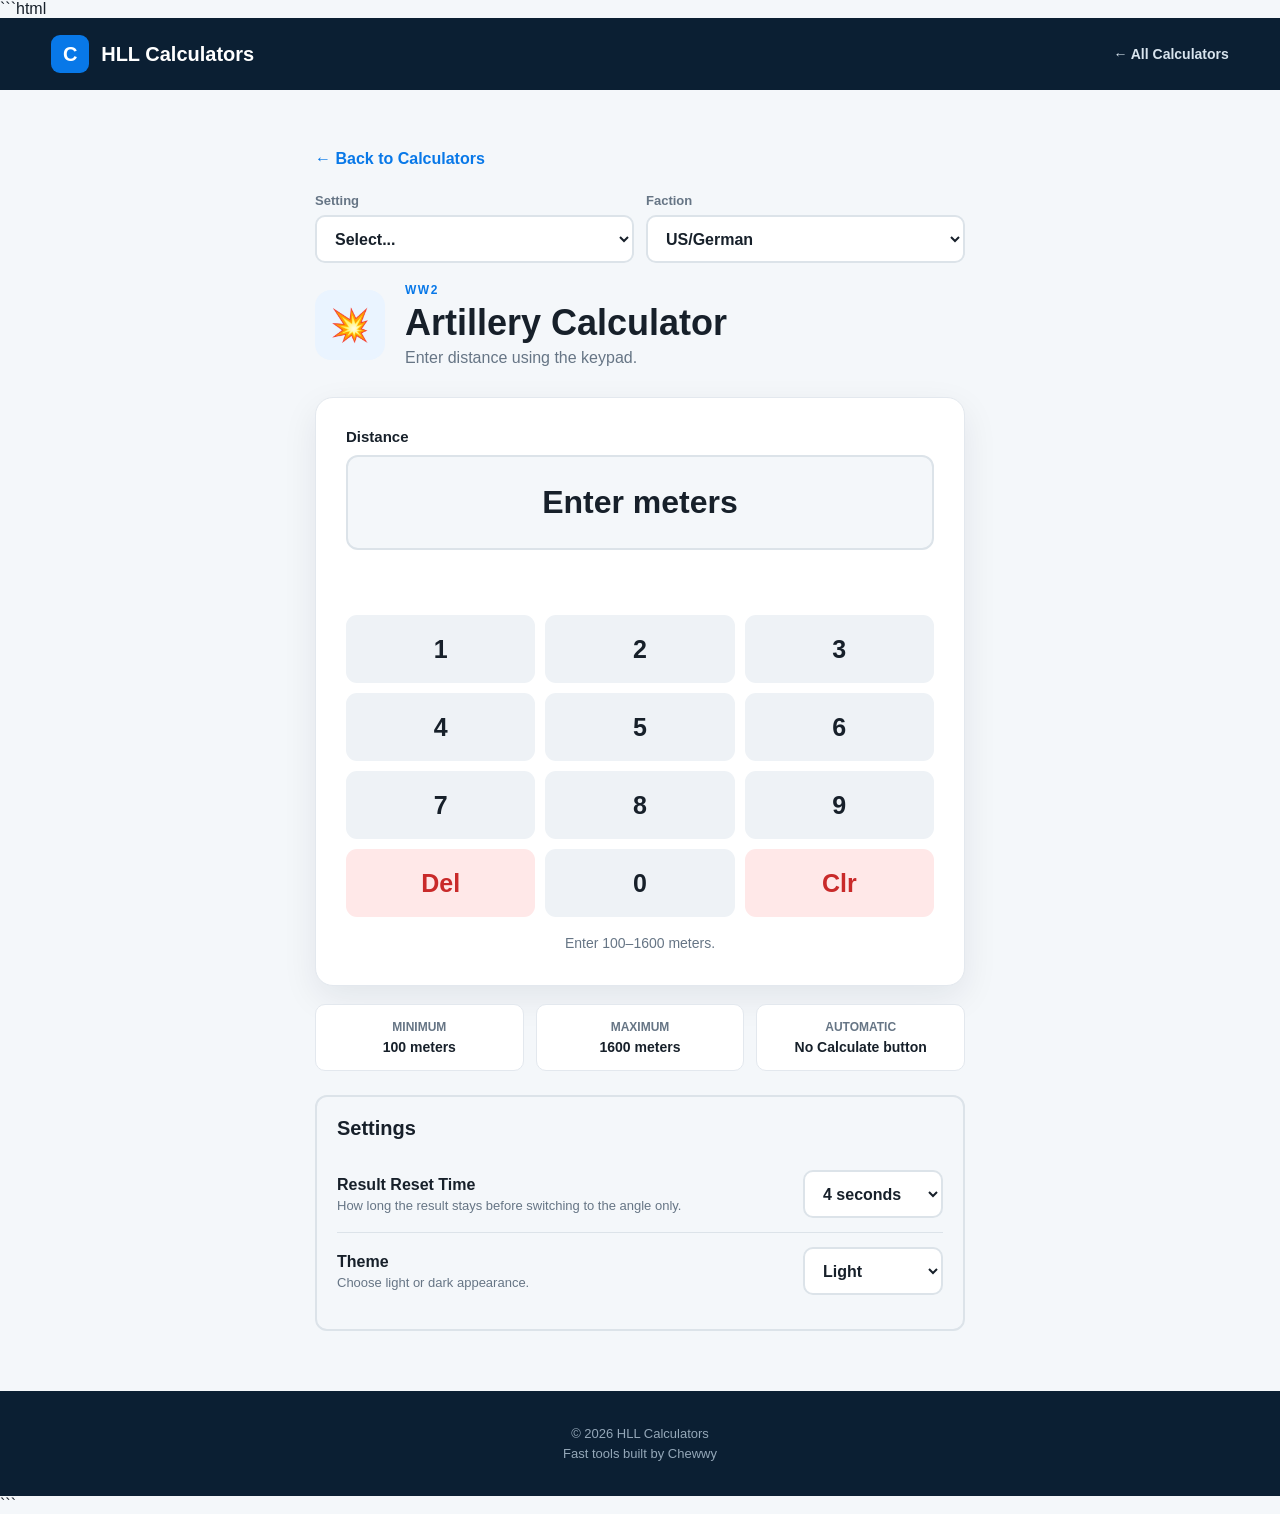
==== commit 3e40c716: "Update ArtilleryCalculatorKP1.html" ====
--- a/calculators/ArtilleryCalculatorKP1.html
+++ b/calculators/ArtilleryCalculatorKP1.html
@@ -654,11 +654,15 @@
                 >
 
                     <option value="US">
-                        US
+                        US/German
                     </option>
 
                     <option value="Russian">
                         Russian
+                    </option>
+                    
+                    <option value="British">
+                        British
                     </option>
 
                 </select>
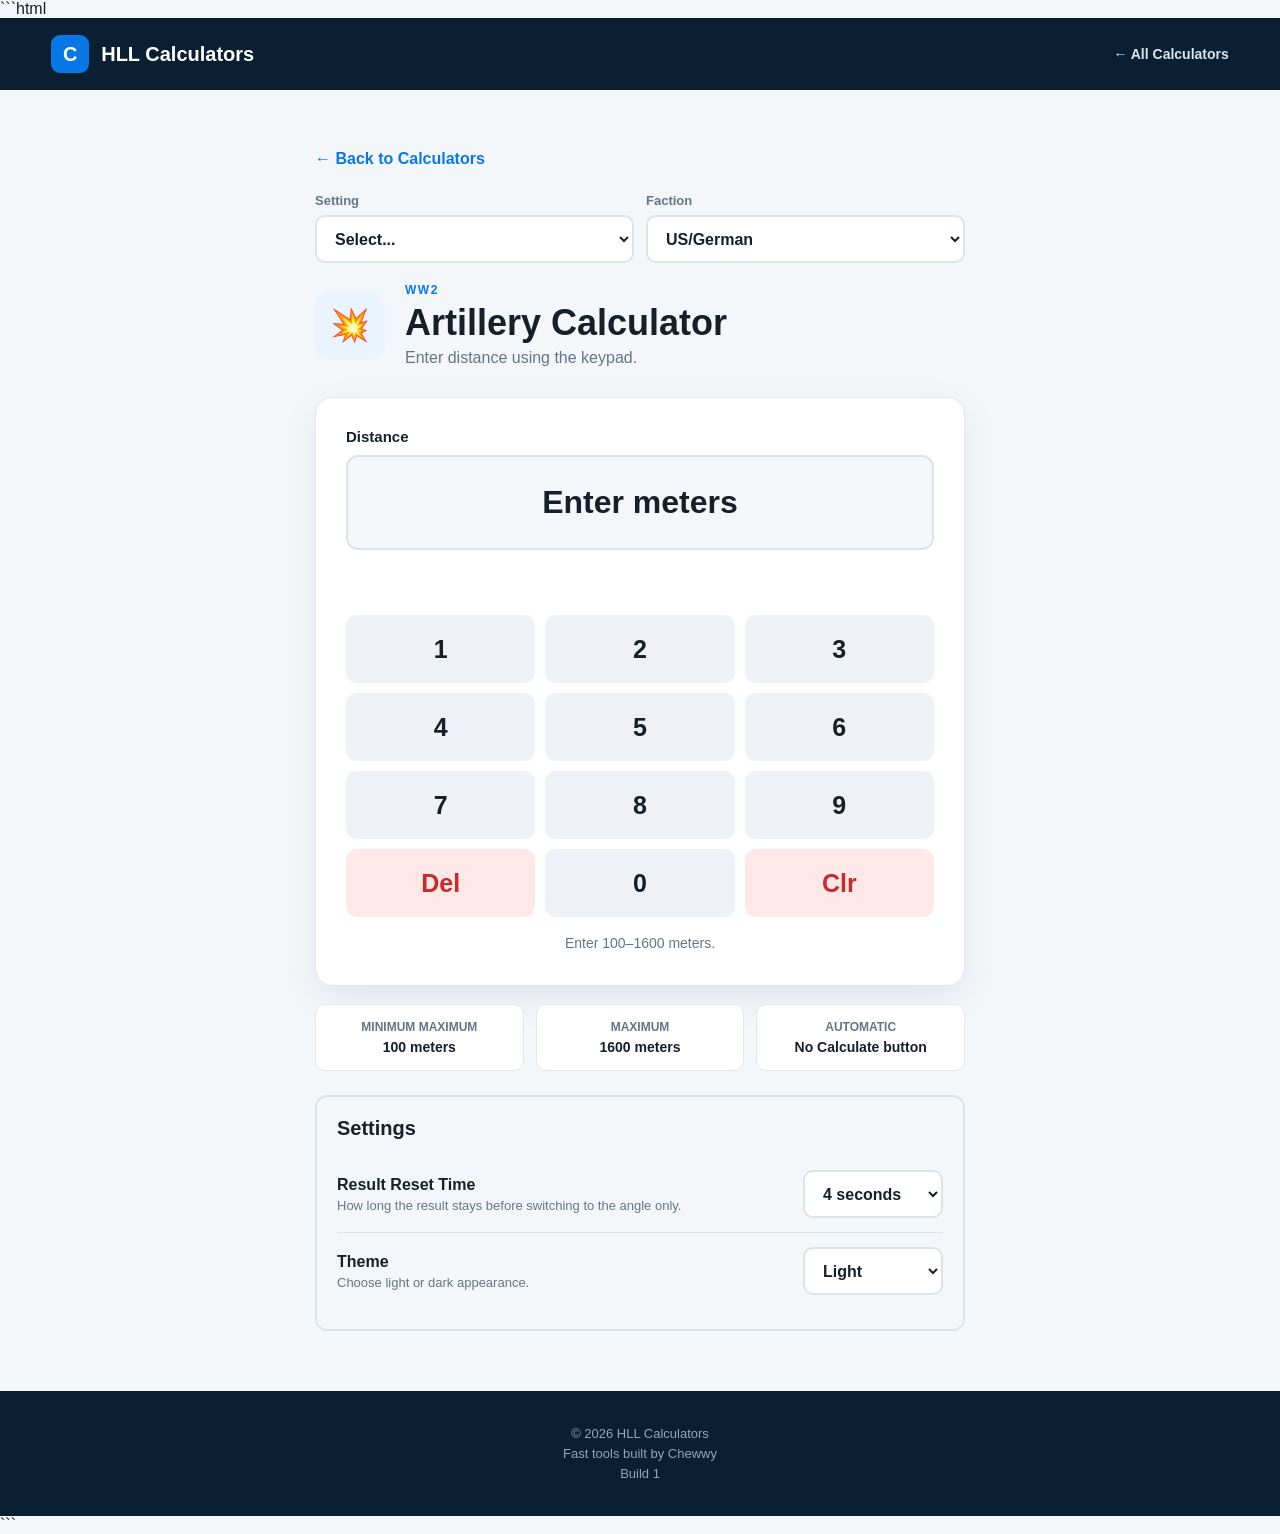
==== commit 1c86cd25: "Update ArtilleryCalculatorKP1.html" ====
--- a/calculators/ArtilleryCalculatorKP1.html
+++ b/calculators/ArtilleryCalculatorKP1.html
@@ -877,7 +877,7 @@
             <div class="info-item">
 
                 <strong>
-                    Minimum
+                    Minimum Maximum 
                 </strong>
 
                 <span>
@@ -1050,6 +1050,9 @@
     <p>
         Fast tools built by Chewwy
     </p>
+    
+    <p>
+        Build 1
 
 
 </footer>
